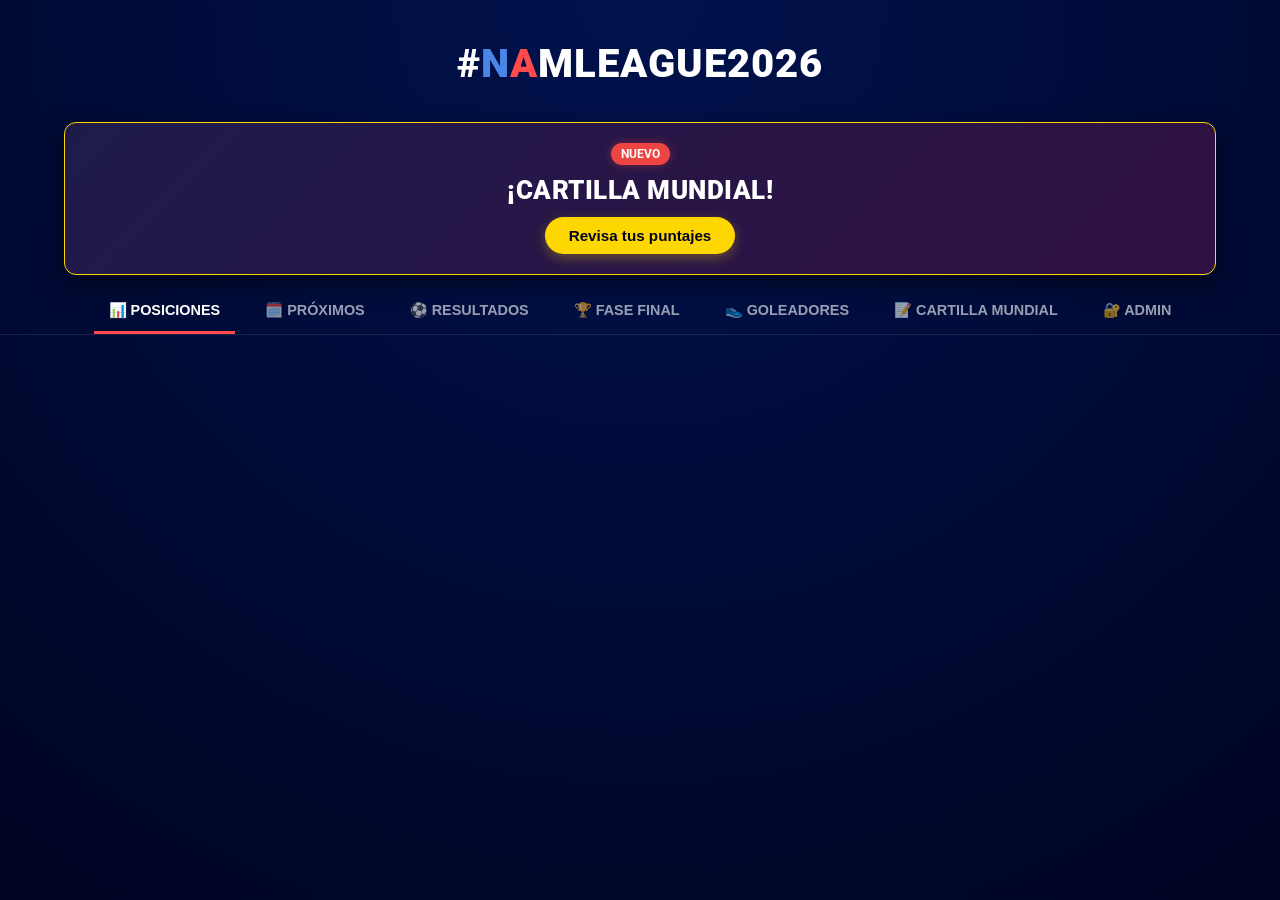
==== index.html @ e5c1c50d "Update index.html" ====
<!DOCTYPE html>
<html lang="es">
<head>
    <meta charset="UTF-8">
    <meta name="viewport" content="width=device-width, initial-scale=1.0">
    <title>#NAMLEAGUE2026</title>
    <link rel="stylesheet" href="style.css?v=1.4">
</head>
<body>
    <div class="background-overlay"></div>
    
    <header>
        <h1 class="logo-title">#<span class="txt-blue">N</span><span class="txt-red">A</span>MLEAGUE2026</h1>
    </header>

    <!-- BANNER CON EL ESTILO ORIGINAL AJUSTADO -->
    <div class="banner-cartilla">
        <div class="banner-content">
            <span class="badge-nuevo">NUEVO</span>
            <h2>¡CARTILLA MUNDIAL!</h2>
            <button class="btn-banner" onclick="openTab(event, 'cartilla')">Revisa tus puntajes</button>
        </div>
    </div>

    <!-- MENÚ DE NAVEGACIÓN IDÉNTICO AL ORIGINAL CON LA NUEVA PESTAÑA -->
    <nav class="tabs-nav">
        <button class="tab-link active" onclick="openTab(event, 'posiciones')">📊 POSICIONES</button>
        <button class="tab-link" onclick="openTab(event, 'proximos')">🗓️ PRÓXIMOS</button>
        <button class="tab-link" onclick="openTab(event, 'resultados')">⚽ RESULTADOS</button>
        <button class="tab-link" onclick="openTab(event, 'fase-final')">🏆 FASE FINAL</button>
        <button class="tab-link" onclick="openTab(event, 'goleadores')">👟 GOLEADORES</button>
        <button class="tab-link" onclick="openTab(event, 'cartilla')">📝 CARTILLA MUNDIAL</button>
        <button class="tab-link" onclick="openTab(event, 'admin')">🔐 ADMIN</button>
    </nav>

    <!-- CONTENEDOR DE CONTENIDO ORIGINAL DE 1100PX -->
    <div class="content-container">
        <section id="posiciones" class="tab-content" style="display: block;"></section>
        <section id="proximos" class="tab-content"></section>
        <section id="resultados" class="tab-content"></section>
        <section id="fase-final" class="tab-content"></section>
        <section id="goleadores" class="tab-content"></section>

        <!-- SECCIÓN PÚBLICA DE LA CARTILLA INTEGRADA AL ESTILO ORIGINAL -->
        <section id="cartilla" class="tab-content">
            <div class="card">
                <h2>📝 TABLA DE POSICIONES</h2>
                <p style="text-align: center; opacity: 0.7; font-size: 0.85rem; margin-bottom: 20px; font-weight: 700;">
                    Resultado Exacto: 3 puntos | Acertar al Ganador o Empate: 1 punto. | En caso de empate se privilegia el mayor número de aciertos exactos.
                </p>
                <div class="table-container">
                    <table class="posiciones-table">
                        <thead>
                            <tr class="header-grid">
                                <th style="width: 60px; text-align: center;">POS</th>
                                <th>PARTICIPANTE</th>
                                <th>CURSO / ESTAMENTO</th>
                                <th style="text-align: center;">RESULTADOS EXACTOS 🎯</th>
                                <th style="text-align: center; color: #FFD700;">PTS</th>
                                <th style="color: #60a5fa; text-align: center;">CAMPEÓN DEL MUNDO</th>
                            </tr>
                        </thead>
                        <tbody id="tabla-cartilla-body">
                            <!-- Datos generados dinámicamente -->
                        </tbody>
                    </table>
                </div>
            </div>
        </section>

        <!-- SECCIÓN DE ADMINISTRACIÓN IDÉNTICA A LA ORIGINAL -->
        <section id="admin" class="tab-content">
            <div id="admin-login" class="card">
                <h2>🔐 Acceso Administrador</h2>
                <div class="admin-form" style="text-align: center; display: flex; justify-content: center; gap: 10px;">
                    <input type="password" id="admin-password" placeholder="Clave de acceso">
                    <button class="btn-add" onclick="verificarPassword()">Entrar</button>
                </div>
            </div>

            <div id="admin-panel" style="display: none;">
                
                <div class="card" style="margin-bottom: 20px;">
                    <h2>🛡️ Gestión de Equipos</h2>
                    <div class="admin-form">
                        <h3>Incorporar Nuevo Equipo</h3>
                        <div style="display: flex; flex-wrap: wrap; gap: 10px; align-items: center;">
                            <input type="text" id="new-team-name" placeholder="NOMBRE DEL EQUIPO">
                            <select id="new-team-group">
                                <option value="A">Grupo A</option>
                                <option value="B">Grupo B</option>
                                <option value="C">Grupo C</option>
                                <option value="D">Grupo D</option>
                            </select>
                            <div class="file-input-wrapper">
                                <label for="new-team-logo" class="btn-file">📁 Subir Logo</label>
                                <input type="file" id="new-team-logo" accept="image/*" style="display:none;" onchange="updateFileName(this)">
                                <span id="file-name-display" style="font-size: 0.7rem; opacity: 0.7;">Sin archivo</span>
                            </div>
                            <button class="btn-add" onclick="agregarEquipo()">➕ Crear Equipo</button>
                        </div>
                    </div>
                    <hr>
                    <h3>Equipos Registrados (Editar Nombre/Grupo/Logo)</h3>
                    <div id="admin-teams-list"></div>
                </div>

                <div class="card">
                    <h2>📅 Gestión de Partidos</h2>
                    <div class="admin-form">
                        <h3>Agendar Nuevo Partido</h3>
                        <div style="display: flex; flex-wrap: wrap; gap: 10px; align-items: center;">
                            <input type="date" id="match-date">
                            <select id="match-team-l"></select>
                            <span class="txt-gold">VS</span>
                            <select id="match-team-v"></select>
                            <button class="btn-add" onclick="agendarPartido()">🗓️ Agendar</button>
                        </div>
                    </div>
                    <hr>
                    <h3>Partidos Registrados (Editar Goles)</h3>
                    <div id="admin-partidos-list"></div>
                </div>

                <div class="card" style="margin-top: 20px;">
                    <h2>👟 Gestión de Goleadores</h2>
                    <div class="admin-form">
                        <h3>Añadir Nuevo Jugador</h3>
                        <div style="display: flex; flex-wrap: wrap; gap: 10px; align-items: center;">
                            <input type="text" id="new-player-name" placeholder="NOMBRE DEL JUGADOR">
                            <select id="new-player-team"></select>
                            <input type="number" id="new-player-goals" value="0" style="width: 70px;">
                            <button class="btn-add" onclick="agregarJugador()">➕ Añadir</button>
                        </div>
                    </div>
                    <hr>
                    <h3>Modificar Goles existentes</h3>
                    <div id="admin-goleadores-list"></div>
                </div>

                <div class="card" style="margin-top: 20px;">
                    <h2>🏆 Gestión de Fase Final</h2>
                    <p style="font-size: 0.8rem; opacity: 0.7; margin-bottom: 10px;">Edita los cruces y resultados de las eliminatorias.</p>
                    <div id="admin-fase-final-list"></div>
                </div>

                <!-- CONTENEDOR PARA LOS RESULTADOS REALES DE LA CARTILLA -->
                <div class="card" style="margin-top: 20px; margin-bottom: 20px;">
                    <h2>🔮 Resultados Reales - Cartilla Mundial</h2>
                    <p style="font-size: 0.8rem; opacity: 0.7; margin-bottom: 15px;">Ingresa los marcadores oficiales de los 20 partidos del mundial. Deja vacíos los encuentros no disputados.</p>
                    
                    <div id="admin-cartilla-partidos" style="display: flex; flex-direction: column; gap: 12px; max-height: 450px; overflow-y: auto; padding-right: 10px; margin-bottom: 15px;"></div>
                    
                    <button class="btn-save" onclick="guardarResultadosRealesCartilla()">💾 GUARDAR RESULTADOS DE LA CARTILLA</button>
                </div>

                <button class="btn-save" style="background: #4a86e8; margin-top: 10px;" onclick="guardarCambiosServidor()">💾 GUARDAR TODO EN DISCO (JSON LIGA)</button>
                <button class="btn-save" style="background: #444; margin-top: 10px;" onclick="cerrarSesion()">Cerrar Sesión</button>
            </div>
        </section>
    </div>

    <script src="script.js"></script>
    <script>
        function updateFileName(input) {
            const display = document.getElementById('file-name-display');
            display.innerText = input.files.length > 0 ? input.files[0].name : "Sin archivo";
        }
    </script>
</body>
</html>
---- style.css ----
@import url('https://fonts.googleapis.com/css2?family=Roboto:wght=300;400;700;900&display=swap');

/* --- 1. RESET Y ESTILOS GLOBALES --- */
* {
    margin: 0;
    padding: 0;
    box-sizing: border-box;
}

body {
    font-family: 'Roboto', sans-serif;
    color: white;
    background-color: #000422;
    min-height: 100vh;
    overflow-x: hidden;
}

.background-overlay {
    position: fixed;
    top: 0;
    left: 0;
    width: 100%;
    height: 100%;
    background: radial-gradient(circle at top, #00124d 0%, #000422 100%);
    z-index: -1;
}

/* --- 2. CABECERA Y NAVEGACIÓN --- */
header {
    padding: 40px 0 20px 0;
    text-align: center;
}

.logo-title {
    font-size: 2.5rem;
    font-weight: 900;
    letter-spacing: 1px;
}

.txt-blue { color: #4a86e8; }
.txt-red { color: #ff4b4b; }
.txt-gold { color: #FFD700; font-weight: bold; }

.tabs-nav {
    display: flex;
    justify-content: center;
    border-bottom: 1px solid rgba(255, 255, 255, 0.1);
    margin-bottom: 30px;
    gap: 15px;
    flex-wrap: wrap;
    padding: 0 10px;
}

.tab-link {
    background: none;
    border: none;
    color: rgba(255, 255, 255, 0.6);
    padding: 12px 15px;
    cursor: pointer;
    font-size: 0.9rem;
    font-weight: 700;
    transition: 0.3s;
    border-bottom: 3px solid transparent;
    text-transform: uppercase;
}

.tab-link:hover {
    color: white;
}

.tab-link.active {
    color: white;
    border-bottom: 3px solid #ff4b4b;
}

.tab-content {
    display: none; /* Evita el efecto cascada al cargar */
}

/* --- 3. CONTENEDORES Y TARJETAS ORIGINALES --- */
.content-container {
    max-width: 1100px;
    margin: 0 auto;
    padding: 0 15px 50px 15px;
}

.card {
    background: rgba(0, 10, 60, 0.4);
    border: 1px solid rgba(255, 215, 0, 0.2);
    border-radius: 12px;
    padding: 20px;
    backdrop-filter: blur(15px);
    box-shadow: 0 10px 40px rgba(0,0,0,0.5);
}

h2 { margin-bottom: 20px; font-weight: 900; text-align: center; }

/* --- 4. TABLAS Y GRILLAS (VISTA PC) --- */
.header-grid {
    background: rgba(0, 0, 0, 0.4);
    border-bottom: 2px solid #FFD700;
    font-weight: 900;
    color: #FFD700;
}

.grid-posiciones {
    display: grid;
    grid-template-columns: 160px 40px 40px 40px 40px 40px 50px;
    align-items: center;
    gap: 5px;
    min-width: 450px;
    padding: 10px 15px;
    border-bottom: 1px solid rgba(255, 255, 255, 0.05);
}

.grid-posiciones span:not(:first-child) {
    text-align: center;
}

.grid-posiciones .team-cell {
    text-align: left;
}

.grid-goleadores {
    display: grid;
    grid-template-columns: 50px 150px 1fr 80px;
    padding: 12px 20px;
    align-items: center;
    gap: 15px;
    border-bottom: 1px solid rgba(255, 255, 255, 0.05);
}

.team-cell {
    display: flex;
    align-items: center;
    gap: 10px;
    font-weight: 700;
}

.mini-logo {
    width: 24px;
    height: 24px;
    object-fit: contain;
}

/* --- 5. RESULTADOS Y PRÓXIMOS --- */
.match-item {
    display: grid;
    grid-template-columns: 1fr 80px 1fr;
    align-items: center;
    padding: 15px;
    border-bottom: 1px solid rgba(255, 255, 255, 0.1);
    text-align: center;
    font-weight: 700;
}

.score-box {
    background: #FFD700;
    color: black;
    padding: 4px;
    border-radius: 4px;
    font-weight: 900;
}

.date-divider {
    background: #FFD700;
    color: black;
    padding: 6px 15px;
    font-weight: 900;
    font-size: 0.85rem;
    display: inline-block;
    text-transform: uppercase;
    border-radius: 6px 6px 0 0;
    margin-top: 25px;
}

.date-divider + .card {
    border-top-left-radius: 0 !important;
    border-top: 2px solid #FFD700;
}

/* --- 6. FASE FINAL (BRACKETS ORDENADOS EN COLUMNAS) --- */
.bracket-container {
    display: flex;
    justify-content: space-between;
    gap: 20px;
    overflow-x: auto;
    padding: 20px 0;
}

.bracket-round {
    display: flex;
    flex-direction: column;
    justify-content: space-around;
    min-width: 200px;
}

.match-bracket {
    background: rgba(0, 10, 60, 0.6);
    border: 1px solid rgba(255, 215, 0, 0.3);
    border-radius: 8px;
    margin: 10px 0;
    padding: 10px;
    position: relative;
}

.team-bracket {
    display: flex;
    justify-content: space-between;
    align-items: center;
    padding: 5px 0;
    font-size: 0.85rem;
}

.team-bracket.winner {
    color: #10b981;
    background: rgba(16, 185, 129, 0.04);
}

.score-bracket {
    background: #1a2a6c;
    min-width: 25px;
    text-align: center;
    border-radius: 4px;
    font-weight: 900;
    color: #FFD700;
}

.bracket-logo {
    display: block;
    max-width: 180px;
    height: auto;
    margin: 30px auto 10px;
    filter: drop-shadow(0 0 10px rgba(255, 215, 0, 0.3));
}

/* --- 7. ESTILOS EXCLUSIVOS: TABLA DE LA CARTILLA MUNDIAL --- */
.posiciones-table {
    width: 100%;
    border-collapse: collapse;
    margin-top: 10px;
    font-size: 0.95rem;
    table-layout: auto;
}

.posiciones-table th, .posiciones-table td {
    padding: 14px 10px;
    vertical-align: middle;
    text-align: center;
}

.posiciones-table td:nth-child(2), .posiciones-table th:nth-child(2) {
    text-align: left;
}

.posiciones-table th {
    font-weight: 700;
    font-size: 0.8rem;
    color: rgba(255, 255, 255, 0.5);
    text-transform: uppercase;
    letter-spacing: 0.5px;
    border-bottom: 2px solid rgba(255, 255, 255, 0.1);
}

.posiciones-table tr {
    transition: background-color 0.2s ease;
}

.posiciones-table tr:hover {
    background: rgba(255, 255, 255, 0.02);
}

/* --- 8. EFECTO DORADO COMPLETO: GOLEADOR DESTACADO --- */
.top-scorer-card {
    background: linear-gradient(90deg, rgba(255, 215, 0, 0.25) 0%, rgba(0, 10, 60, 0.9) 100%) !important;
    border: 2px solid #FFD700 !important;
    border-radius: 10px !important;
    margin: 8px 0 !important;
    box-shadow: 0 0 20px rgba(255, 215, 0, 0.2) !important;
    transform: scale(1.01);
}

.top-scorer-name {
    color: #FFD700 !important;
    font-weight: 900 !important;
    font-size: 1.15rem !important;
    text-transform: uppercase;
    text-shadow: 0 0 8px rgba(255, 215, 0, 0.6) !important;
}

.top-scorer-card .txt-gold {
    font-size: 1.2rem !important;
    text-shadow: 0 0 5px rgba(255, 215, 0, 0.4);
}

/* --- 9. BANNER DE LA CARTILLA MUNDIAL --- */
.banner-cartilla {
    background: linear-gradient(135deg, #1e1b4b 0%, #311042 100%);
    border: 1.5px solid #ffd700;
    border-radius: 12px;
    margin: 15px auto;
    max-width: 1200px;
    width: 90%;
    padding: 20px;
    box-shadow: 0 8px 24px rgba(0, 0, 0, 0.5);
}

.banner-content {
    text-align: center;
    position: relative;
}

.badge-nuevo {
    background-color: #ef4444;
    color: white;
    font-size: 0.75rem;
    font-weight: bold;
    padding: 4px 10px;
    border-radius: 50px;
    display: inline-block;
    margin-bottom: 10px;
    box-shadow: 0 0 10px rgba(239, 68, 68, 0.4);
}

.banner-content h2 {
    color: white;
    font-size: 1.6rem;
    font-weight: 900;
    margin-bottom: 12px;
    letter-spacing: 0.5px;
}

.btn-banner {
    background-color: #ffd700;
    color: #000422;
    border: none;
    padding: 10px 24px;
    font-size: 0.95rem;
    font-weight: bold;
    border-radius: 30px;
    cursor: pointer;
    box-shadow: 0 4px 12px rgba(255, 215, 0, 0.3);
    transition: all 0.3s ease;
}

.btn-banner:hover {
    background-color: #ffe042;
    transform: translateY(-2px);
    box-shadow: 0 6px 16px rgba(255, 215, 0, 0.5);
}

/* --- 10. ADMINISTRACIÓN --- */
.admin-form input, .admin-form select {
    background: rgba(0, 0, 0, 0.4);
    border: 1px solid rgba(125, 177, 255, 0.4);
    color: white;
    padding: 10px;
    border-radius: 6px;
}

#admin-cartilla-partidos {
    display: flex !important;
    flex-direction: column !important;
    gap: 10px !important;
    padding: 10px 5px;
}

.admin-cartilla-gl, .admin-cartilla-gv {
    width: 45px !important;
    height: 35px !important;
    text-align: center !important;
    font-size: 1.1rem !important;
    font-weight: 900 !important;
    background: #000422 !important;
    color: #ffd700 !important;
    border: 1px solid rgba(255, 215, 0, 0.3) !important;
    border-radius: 6px !important;
    padding: 0 !important;
}

.admin-cartilla-gl:focus, .admin-cartilla-gv:focus {
    border-color: #ffd700 !important;
    box-shadow: 0 0 8px rgba(255, 215, 0, 0.4) !important;
    outline: none !important;
}

.btn-add {
    background: #4a86e8;
    color: white;
    padding: 10px 20px;
    border-radius: 6px;
    font-weight: 700;
    cursor: pointer;
    border: none;
}

.btn-save {
    background: #10b981;
    color: white;
    padding: 15px;
    width: 100%;
    border-radius: 8px;
    font-weight: 900;
    margin-top: 25px;
    cursor: pointer;
    border: none;
}

.btn-file {
    background: #fbbf24;
    color: black;
    padding: 8px 15px;
    border-radius: 6px;
    font-weight: 700;
    cursor: pointer;
}

.admin-item {
    background: rgba(255, 255, 255, 0.05);
    padding: 10px;
    margin-bottom: 10px;
    border-radius: 8px;
}

hr { border: none; border-top: 1px solid rgba(255, 255, 255, 0.1); margin: 20px 0; }

/* --- 11. RESPONSIVE MÓVIL Y SCROLLS --- */
.table-container {
    width: 100%;
    overflow-x: auto;
    -webkit-overflow-scrolling: touch; /* Scroll suave en iOS */
    margin-bottom: 20px;
    padding-bottom: 5px;
}

.table-container::-webkit-scrollbar {
    height: 4px;
}
.table-container::-webkit-scrollbar-thumb {
    background: rgba(255, 215, 0, 0.3);
    border-radius: 10px;
}

@media (max-width: 768px) {
    body { padding: 15px 10px; }
    h1 { font-size: 1.6rem; }

    .grid-posiciones {
        grid-template-columns: 110px repeat(6, 45px);
        font-size: 0.75rem;
    }

    .grid-goleadores {
        grid-template-columns: 35px 80px 1fr 50px;
        font-size: 0.8rem;
    }

    .match-item {
        grid-template-columns: 1fr 65px 1fr;
        padding: 12px 5px;
        font-size: 0.75rem;
    }

    .team-cell {
        gap: 4px;
        line-height: 1.1;
        word-break: break-word;
    }

    .match-item .mini-logo {
        width: 20px;
        height: 20px;
    }

    .score-box {
        min-width: 55px;
        font-size: 0.8rem;
    }

    .admin-form div {
        flex-direction: column;
        align-items: stretch !important;
    }

    .admin-item {
        grid-template-columns: 40px 1fr !important;
    }

    .admin-item div:last-child {
        grid-column: 1 / span 2;
        display: flex;
        justify-content: space-between;
        margin-top: 5px;
    }
    
    .posiciones-table {
        min-width: 650px;
    }
}
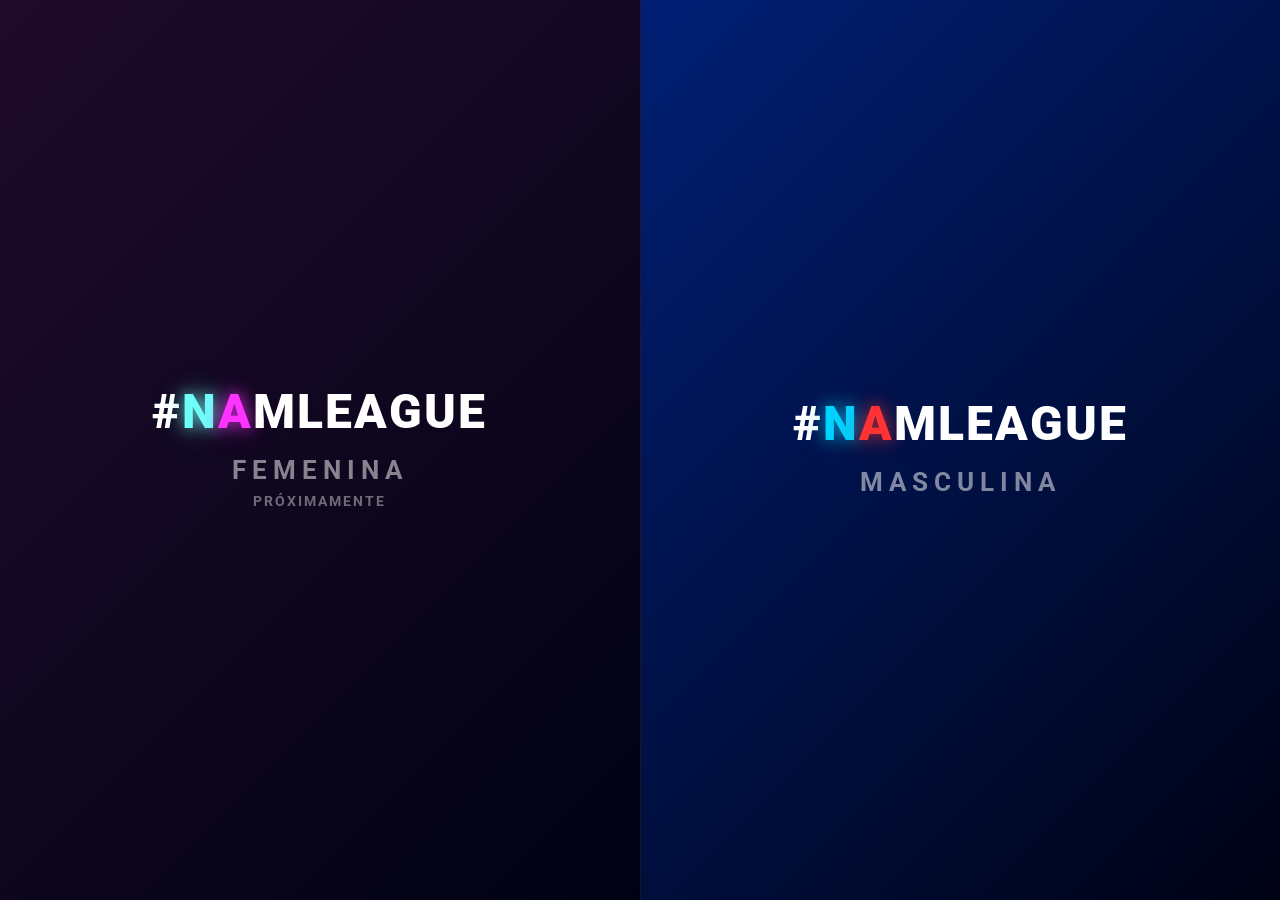
==== commit 491bc9cb: "Add files via upload" ====
--- a/index.html
+++ b/index.html
@@ -3,169 +3,175 @@
 <head>
     <meta charset="UTF-8">
     <meta name="viewport" content="width=device-width, initial-scale=1.0">
-    <title>#NAMLEAGUE2026</title>
-    <link rel="stylesheet" href="style.css?v=1.4">
+    <title>#NAMLEAGUE 2026</title>
+    <link rel="stylesheet" href="style.css">
+    <style>
+    /* Estilos exclusivos para la pantalla de selección */
+    .welcome-container {
+        display: flex;
+        height: 100vh;
+        width: 100vw;
+        flex-direction: row;
+        background-color: #000214; /* Fondo oscuro profundo */
+    }
+
+    .branch-side {
+        flex: 1;
+        display: flex;
+        flex-direction: column;
+        align-items: center;
+        justify-content: center;
+        text-decoration: none;
+        transition: all 0.5s cubic-bezier(0.4, 0, 0.2, 1);
+        position: relative;
+        overflow: hidden;
+    }
+
+    /* Lado Femenino: Tu degradado morado actual */
+    .side-femenina {
+        background: linear-gradient(135deg, #1f0b2a 0%, #000214 100%);
+        border-right: 1px solid rgba(255, 255, 255, 0.05);
+        cursor: not-allowed; /* Cambio visual a bloqueado */
+    }
+    .side-femenina:hover {
+        background: linear-gradient(135deg, #42105c 0%, #000214 100%);
+    }
+
+    /* Lado Masculino: COLORES NUEVOS DE LA IMAGEN (Azul Neón Eléctrico) */
+    .side-masculina {
+        background: linear-gradient(135deg, #001f75 0%, #000214 100%);
+    }
+    .side-masculina:hover {
+        background: linear-gradient(135deg, #002db3 0%, #000214 100%);
+    }
+
+    /* Estilos de los títulos y efectos Glow */
+    .logo-title {
+        font-size: 3rem;
+        font-weight: 900;
+        letter-spacing: 2px;
+        margin-bottom: 5px;
+        transition: transform 0.3s ease;
+    }
+
+    /* ADORNO: Estructura base animada para los textos de abajo */
+    .branch-title {
+        font-size: 1.6rem;
+        font-weight: 700;
+        color: #ffffff;
+        letter-spacing: 6px;
+        opacity: 0.5;
+        text-transform: uppercase;
+        position: relative;
+        padding-bottom: 8px;
+        margin-top: 10px;
+        transition: all 0.4s ease;
+    }
+
+    /* ADORNO: Línea base que se expandirá en Hover */
+    .branch-title::after {
+        content: '';
+        position: absolute;
+        bottom: 0;
+        left: 50%;
+        width: 0;
+        height: 2px;
+        transform: translateX(-50%);
+        transition: all 0.4s ease;
+    }
+
+    /* Asignar color de línea neón específico a cada rama en Hover */
+    .side-femenina:hover .branch-title::after {
+        width: 80%;
+        background: #ff33ff;
+        box-shadow: 0 0 10px #ff33ff, 0 0 20px #ff33ff;
+    }
+
+    .side-masculina:hover .branch-title::after {
+        width: 80%;
+        background: #00d2ff;
+        box-shadow: 0 0 10px #00d2ff, 0 0 20px #00d2ff;
+    }
+
+    /* ADORNO: Brillo de texto personalizado al pasar el mouse */
+    .side-femenina:hover .branch-title {
+        opacity: 1;
+        color: #ffb3ff;
+        text-shadow: 0 0 10px rgba(255, 51, 255, 0.6);
+        letter-spacing: 8px;
+    }
+
+    .side-masculina:hover .branch-title {
+        opacity: 1;
+        color: #b3f2ff;
+        text-shadow: 0 0 10px rgba(0, 210, 255, 0.6);
+        letter-spacing: 8px;
+    }
+
+    /* El signo # blanco puro */
+    .txt-hashtag {
+        color: #ffffff;
+    }
+
+    /* --- PALETA MASCULINA --- */
+    .txt-cyan-neon { 
+        color: #00d2ff; 
+        text-shadow: 0 0 15px rgba(0, 210, 255, 0.6), 0 0 30px rgba(0, 210, 255, 0.3);
+    }
+
+    .txt-red-neon {
+        color: #ff3333;
+        text-shadow: 0 0 15px rgba(255, 51, 51, 0.6), 0 0 30px rgba(255, 51, 51, 0.3);
+    }
+
+    /* --- PALETA FEMENINA CORREGIDA --- */
+    .txt-rosado-neon {
+        color: #ff33ff;
+        text-shadow: 0 0 15px rgba(255, 51, 255, 0.7), 0 0 30px rgba(255, 51, 255, 0.4);
+    }
+    
+    .txt-celeste-neon {
+        color: #6efff8;
+        text-shadow: 0 0 15px rgba(110, 255, 248, 0.7), 0 0 30px rgba(110, 255, 248, 0.4);
+    }
+
+    /* Hover del logotipo principal */
+    .branch-side:hover .logo-title {
+        transform: scale(1.05);
+    }
+
+    /* Adaptabilidad para celulares */
+    @media (max-width: 768px) {
+        .welcome-container {
+            flex-direction: column;
+        }
+        .side-femenina {
+            border-right: none;
+            border-bottom: 1px solid rgba(255, 255, 255, 0.05);
+        }
+        .logo-title { font-size: 2.3rem; }
+        .branch-title { font-size: 1.3rem; }
+    }
+</style>
 </head>
 <body>
-    <div class="background-overlay"></div>
-    
-    <header>
-        <h1 class="logo-title">#<span class="txt-blue">N</span><span class="txt-red">A</span>MLEAGUE2026</h1>
-    </header>
+    <div class="welcome-container">
+        <!-- Lado Femenino: Bloqueado por JS con un alert -->
+        <a href="#" class="branch-side side-femenina" onclick="alert('Segundo semestre 2026'); return false;">
+            <h1 class="logo-title">
+                <span class="txt-hashtag">#</span><span class="txt-celeste-neon">N</span><span class="txt-rosado-neon">A</span><span style="color: #ffffff;">MLEAGUE</span>
+            </h1>
+            <span class="branch-title">Femenina</span>
+            <span class="branch-title" style="font-size: 0.9rem; opacity: 0.4; letter-spacing: 2px; margin-top: 0;">Próximamente</span>
+        </a>
 
-    <!-- BANNER CON EL ESTILO ORIGINAL AJUSTADO -->
-    <div class="banner-cartilla">
-        <div class="banner-content">
-            <span class="badge-nuevo">NUEVO</span>
-            <h2>¡CARTILLA MUNDIAL!</h2>
-            <button class="btn-banner" onclick="openTab(event, 'cartilla')">Revisa tus puntajes</button>
-        </div>
+        <!-- Lado Masculino: Direcciona directo a la liga actual -->
+        <a href="liga.html?rama=masculina" class="branch-side side-masculina">
+            <h1 class="logo-title">
+                <span class="txt-hashtag">#</span><span class="txt-cyan-neon">N</span><span class="txt-red-neon">A</span><span style="color: #ffffff;">MLEAGUE</span>
+            </h1>
+            <span class="branch-title">Masculina</span>
+        </a>
     </div>
-
-    <!-- MENÚ DE NAVEGACIÓN IDÉNTICO AL ORIGINAL CON LA NUEVA PESTAÑA -->
-    <nav class="tabs-nav">
-        <button class="tab-link active" onclick="openTab(event, 'posiciones')">📊 POSICIONES</button>
-        <button class="tab-link" onclick="openTab(event, 'proximos')">🗓️ PRÓXIMOS</button>
-        <button class="tab-link" onclick="openTab(event, 'resultados')">⚽ RESULTADOS</button>
-        <button class="tab-link" onclick="openTab(event, 'fase-final')">🏆 FASE FINAL</button>
-        <button class="tab-link" onclick="openTab(event, 'goleadores')">👟 GOLEADORES</button>
-        <button class="tab-link" onclick="openTab(event, 'cartilla')">📝 CARTILLA MUNDIAL</button>
-        <button class="tab-link" onclick="openTab(event, 'admin')">🔐 ADMIN</button>
-    </nav>
-
-    <!-- CONTENEDOR DE CONTENIDO ORIGINAL DE 1100PX -->
-    <div class="content-container">
-        <section id="posiciones" class="tab-content" style="display: block;"></section>
-        <section id="proximos" class="tab-content"></section>
-        <section id="resultados" class="tab-content"></section>
-        <section id="fase-final" class="tab-content"></section>
-        <section id="goleadores" class="tab-content"></section>
-
-        <!-- SECCIÓN PÚBLICA DE LA CARTILLA INTEGRADA AL ESTILO ORIGINAL -->
-        <section id="cartilla" class="tab-content">
-            <div class="card">
-                <h2>📝 TABLA DE POSICIONES</h2>
-                <p style="text-align: center; opacity: 0.7; font-size: 0.85rem; margin-bottom: 20px; font-weight: 700;">
-                    Resultado Exacto: 3 puntos | Acertar al Ganador o Empate: 1 punto. | En caso de empate se privilegia el mayor número de aciertos exactos.
-                </p>
-                <div class="table-container">
-                    <table class="posiciones-table">
-                        <thead>
-                            <tr class="header-grid">
-                                <th style="width: 60px; text-align: center;">POS</th>
-                                <th>PARTICIPANTE</th>
-                                <th>CURSO / ESTAMENTO</th>
-                                <th style="text-align: center;">RESULTADOS EXACTOS 🎯</th>
-                                <th style="text-align: center; color: #FFD700;">PTS</th>
-                                <th style="color: #60a5fa; text-align: center;">CAMPEÓN DEL MUNDO</th>
-                            </tr>
-                        </thead>
-                        <tbody id="tabla-cartilla-body">
-                            <!-- Datos generados dinámicamente -->
-                        </tbody>
-                    </table>
-                </div>
-            </div>
-        </section>
-
-        <!-- SECCIÓN DE ADMINISTRACIÓN IDÉNTICA A LA ORIGINAL -->
-        <section id="admin" class="tab-content">
-            <div id="admin-login" class="card">
-                <h2>🔐 Acceso Administrador</h2>
-                <div class="admin-form" style="text-align: center; display: flex; justify-content: center; gap: 10px;">
-                    <input type="password" id="admin-password" placeholder="Clave de acceso">
-                    <button class="btn-add" onclick="verificarPassword()">Entrar</button>
-                </div>
-            </div>
-
-            <div id="admin-panel" style="display: none;">
-                
-                <div class="card" style="margin-bottom: 20px;">
-                    <h2>🛡️ Gestión de Equipos</h2>
-                    <div class="admin-form">
-                        <h3>Incorporar Nuevo Equipo</h3>
-                        <div style="display: flex; flex-wrap: wrap; gap: 10px; align-items: center;">
-                            <input type="text" id="new-team-name" placeholder="NOMBRE DEL EQUIPO">
-                            <select id="new-team-group">
-                                <option value="A">Grupo A</option>
-                                <option value="B">Grupo B</option>
-                                <option value="C">Grupo C</option>
-                                <option value="D">Grupo D</option>
-                            </select>
-                            <div class="file-input-wrapper">
-                                <label for="new-team-logo" class="btn-file">📁 Subir Logo</label>
-                                <input type="file" id="new-team-logo" accept="image/*" style="display:none;" onchange="updateFileName(this)">
-                                <span id="file-name-display" style="font-size: 0.7rem; opacity: 0.7;">Sin archivo</span>
-                            </div>
-                            <button class="btn-add" onclick="agregarEquipo()">➕ Crear Equipo</button>
-                        </div>
-                    </div>
-                    <hr>
-                    <h3>Equipos Registrados (Editar Nombre/Grupo/Logo)</h3>
-                    <div id="admin-teams-list"></div>
-                </div>
-
-                <div class="card">
-                    <h2>📅 Gestión de Partidos</h2>
-                    <div class="admin-form">
-                        <h3>Agendar Nuevo Partido</h3>
-                        <div style="display: flex; flex-wrap: wrap; gap: 10px; align-items: center;">
-                            <input type="date" id="match-date">
-                            <select id="match-team-l"></select>
-                            <span class="txt-gold">VS</span>
-                            <select id="match-team-v"></select>
-                            <button class="btn-add" onclick="agendarPartido()">🗓️ Agendar</button>
-                        </div>
-                    </div>
-                    <hr>
-                    <h3>Partidos Registrados (Editar Goles)</h3>
-                    <div id="admin-partidos-list"></div>
-                </div>
-
-                <div class="card" style="margin-top: 20px;">
-                    <h2>👟 Gestión de Goleadores</h2>
-                    <div class="admin-form">
-                        <h3>Añadir Nuevo Jugador</h3>
-                        <div style="display: flex; flex-wrap: wrap; gap: 10px; align-items: center;">
-                            <input type="text" id="new-player-name" placeholder="NOMBRE DEL JUGADOR">
-                            <select id="new-player-team"></select>
-                            <input type="number" id="new-player-goals" value="0" style="width: 70px;">
-                            <button class="btn-add" onclick="agregarJugador()">➕ Añadir</button>
-                        </div>
-                    </div>
-                    <hr>
-                    <h3>Modificar Goles existentes</h3>
-                    <div id="admin-goleadores-list"></div>
-                </div>
-
-                <div class="card" style="margin-top: 20px;">
-                    <h2>🏆 Gestión de Fase Final</h2>
-                    <p style="font-size: 0.8rem; opacity: 0.7; margin-bottom: 10px;">Edita los cruces y resultados de las eliminatorias.</p>
-                    <div id="admin-fase-final-list"></div>
-                </div>
-
-                <!-- CONTENEDOR PARA LOS RESULTADOS REALES DE LA CARTILLA -->
-                <div class="card" style="margin-top: 20px; margin-bottom: 20px;">
-                    <h2>🔮 Resultados Reales - Cartilla Mundial</h2>
-                    <p style="font-size: 0.8rem; opacity: 0.7; margin-bottom: 15px;">Ingresa los marcadores oficiales de los 20 partidos del mundial. Deja vacíos los encuentros no disputados.</p>
-                    
-                    <div id="admin-cartilla-partidos" style="display: flex; flex-direction: column; gap: 12px; max-height: 450px; overflow-y: auto; padding-right: 10px; margin-bottom: 15px;"></div>
-                    
-                    <button class="btn-save" onclick="guardarResultadosRealesCartilla()">💾 GUARDAR RESULTADOS DE LA CARTILLA</button>
-                </div>
-
-                <button class="btn-save" style="background: #4a86e8; margin-top: 10px;" onclick="guardarCambiosServidor()">💾 GUARDAR TODO EN DISCO (JSON LIGA)</button>
-                <button class="btn-save" style="background: #444; margin-top: 10px;" onclick="cerrarSesion()">Cerrar Sesión</button>
-            </div>
-        </section>
-    </div>
-
-    <script src="script.js"></script>
-    <script>
-        function updateFileName(input) {
-            const display = document.getElementById('file-name-display');
-            display.innerText = input.files.length > 0 ? input.files[0].name : "Sin archivo";
-        }
-    </script>
 </body>
-</html>
+</html>
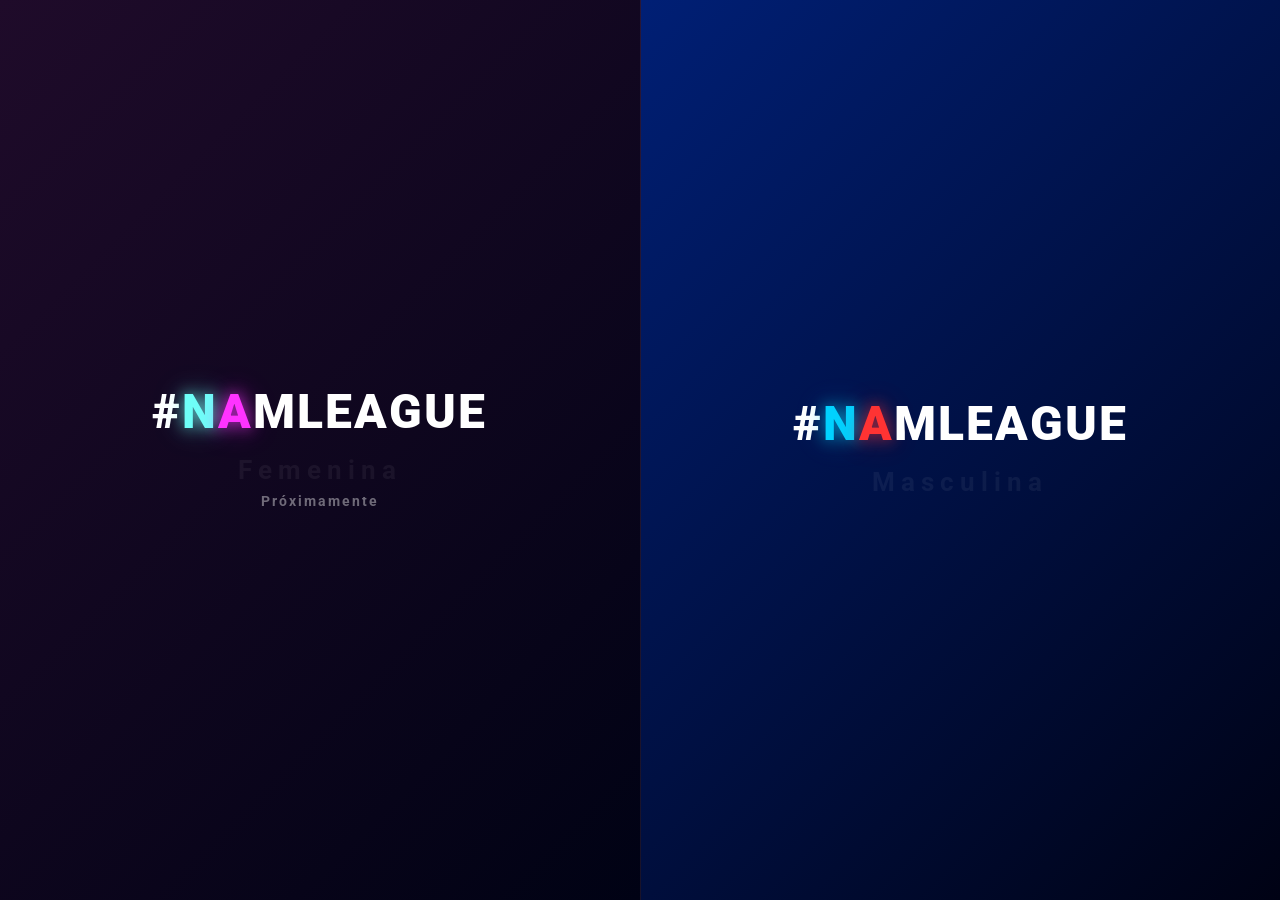
==== commit 8aa6e70a: "Update index.html" ====
--- a/index.html
+++ b/index.html
@@ -60,8 +60,8 @@
         font-weight: 700;
         color: #ffffff;
         letter-spacing: 6px;
-        opacity: 0.5;
-        text-transform: uppercase;
+        opacity: 0.05;
+        text-transform: capitalize;
         position: relative;
         padding-bottom: 8px;
         margin-top: 10px;
@@ -174,4 +174,4 @@
         </a>
     </div>
 </body>
-</html>+</html>
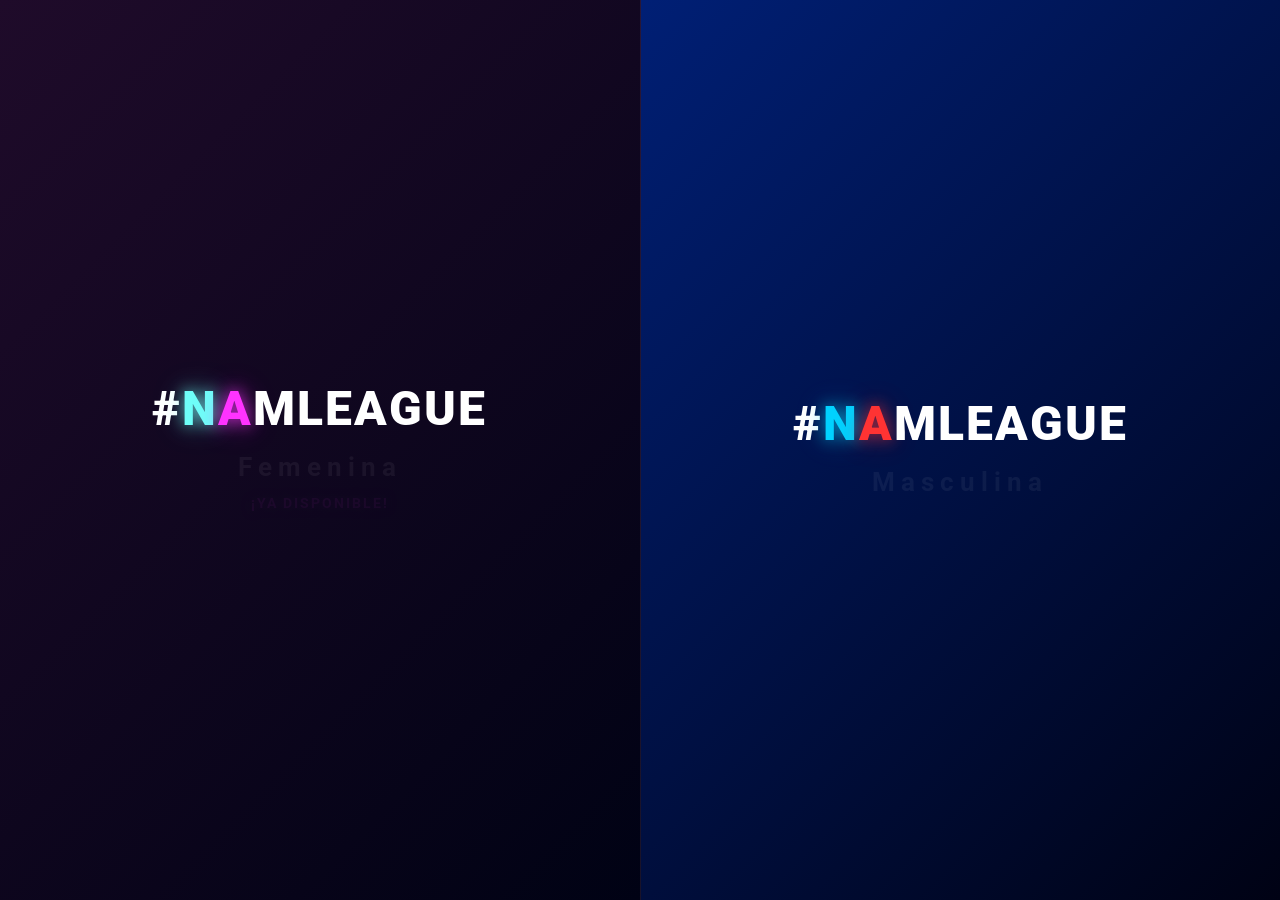
==== commit 7470f7c0: "Update index.html" ====
--- a/index.html
+++ b/index.html
@@ -31,7 +31,7 @@
     .side-femenina {
         background: linear-gradient(135deg, #1f0b2a 0%, #000214 100%);
         border-right: 1px solid rgba(255, 255, 255, 0.05);
-        cursor: not-allowed; /* Cambio visual a bloqueado */
+        cursor: pointer; /* LIBERADO: Cambiado de 'not-allowed' a manito de clic */
     }
     .side-femenina:hover {
         background: linear-gradient(135deg, #42105c 0%, #000214 100%);
@@ -156,13 +156,13 @@
 </head>
 <body>
     <div class="welcome-container">
-        <!-- Lado Femenino: Bloqueado por JS con un alert -->
-        <a href="#" class="branch-side side-femenina" onclick="alert('Segundo semestre 2026'); return false;">
+        <!-- Lado Femenino: Enrutado directamente a la rama femenina -->
+        <a href="liga.html?rama=femenina" class="branch-side side-femenina">
             <h1 class="logo-title">
                 <span class="txt-hashtag">#</span><span class="txt-celeste-neon">N</span><span class="txt-rosado-neon">A</span><span style="color: #ffffff;">MLEAGUE</span>
             </h1>
             <span class="branch-title">Femenina</span>
-            <span class="branch-title" style="font-size: 0.9rem; opacity: 0.4; letter-spacing: 2px; margin-top: 0;">Próximamente</span>
+            <span class="branch-title" style="font-size: 0.9rem; color: #ff33ff; text-shadow: 0 0 10px rgba(255,51,255,0.6); letter-spacing: 2px; margin-top: 5px;">¡YA DISPONIBLE!</span>
         </a>
 
         <!-- Lado Masculino: Direcciona directo a la liga actual -->
--- a/style.css
+++ b/style.css
@@ -29,6 +29,13 @@
 header {
     padding: 40px 0 20px 0;
     text-align: center;
+}
+
+header a, 
+header a:link, 
+header a:visited {
+    color: #ffffff !important;
+    text-decoration: none !important;
 }
 
 .logo-title {
@@ -441,9 +448,20 @@
     border-radius: 10px;
 }
 
+/* --- CORRECCIÓN DE NAVEGACIÓN EN CELULARES --- */
 @media (max-width: 768px) {
-    body { padding: 15px 10px; }
-    h1 { font-size: 1.6rem; }
+    .tabs-nav {
+        position: relative;
+        z-index: 9999 !important;
+        pointer-events: auto !important;
+        margin-top: 10px;
+        margin-bottom: 20px;
+    }
+
+    .tab-link {
+        pointer-events: auto !important;
+        cursor: pointer;
+    }
 
     .grid-posiciones {
         grid-template-columns: 110px repeat(6, 45px);
@@ -497,3 +515,164 @@
         min-width: 650px;
     }
 }
+
+/* ==========================================================================
+   TEMA DEFINITIVO PREMIUM - RAMA FEMENINA 💜💖💚
+   (Activa automáticamente neones al leer la variable de JS)
+   ========================================================================== */
+
+/* 1. Fondo Estilo Domo Cyberpunk (Violeta Eléctrico Profundo) */
+body.theme-femenina {
+    background-color: #0b001a !important;
+    color: #ffffff !important;
+}
+
+body.theme-femenina .background-overlay,
+body.theme-femenina::before {
+    position: fixed;
+    top: 0;
+    left: 0;
+    width: 100%;
+    height: 100%;
+    background: radial-gradient(circle at top, #36004d 0%, #0b001a 100%) !important;
+    z-index: -1;
+    content: "";
+    display: block;
+}
+
+/* 2. Interruptor de Textos de Identidad (#, Letras Destacadas) */
+body.theme-femenina .txt-blue { color: #00f0ff !important; }
+body.theme-femenina .txt-red { color: #ff007f !important; }
+body.theme-femenina .txt-gold { color: #00ffaa !important; font-weight: bold !important; }
+
+/* 3. Menú de Pestañas e Indicador Activo (Fucsia Neón) */
+body.theme-femenina .tabs-nav {
+    border-bottom: 1px solid rgba(255, 0, 127, 0.2) !important;
+}
+
+body.theme-femenina .tab-link {
+    background: rgba(25, 0, 50, 0.4) !important;
+    border: 1px solid rgba(255, 0, 127, 0.15) !important;
+    color: rgba(255, 255, 255, 0.6) !important;
+}
+
+body.theme-femenina .tab-link:hover {
+    background: rgba(255, 0, 127, 0.1) !important;
+    color: #ffffff !important;
+    border-color: rgba(255, 0, 127, 0.4) !important;
+}
+
+body.theme-femenina .tab-link.active {
+    background: #ff007f !important;
+    color: #ffffff !important;
+    border-bottom: 3px solid #ff007f !important;
+    border-color: #ff007f !important;
+    box-shadow: 0 0 15px rgba(255, 0, 127, 0.6) !important;
+}
+
+/* 4. Tarjetas y Contenedores de Tablas con Transparencia */
+body.theme-femenina .card,
+body.theme-femenina .tabla-contenedor,
+body.theme-femenina .match-bracket {
+    background: rgba(25, 0, 50, 0.5) !important;
+    border: 1px solid rgba(255, 0, 127, 0.2) !important;
+    box-shadow: 0 10px 30px rgba(0, 0, 0, 0.5) !important;
+    backdrop-filter: blur(15px) !important;
+}
+
+/* 5. Cabeceras Metálicas Púrpuras y Filas */
+body.theme-femenina th,
+body.theme-femenina .header-grid {
+    background: #1f0033 !important;
+    color: #ff007f !important;
+    border-bottom: 2px solid #ff007f !important;
+    font-weight: 900 !important;
+}
+
+body.theme-femenina tr:hover {
+    background: rgba(255, 0, 127, 0.04) !important;
+}
+
+body.theme-femenina td,
+body.theme-femenina .grid-posiciones,
+body.theme-femenina .grid-goleadores,
+body.theme-femenina .match-item {
+    border-bottom: 1px solid rgba(255, 0, 127, 0.1) !important;
+    color: #e2d9f3 !important;
+}
+
+/* Forzar los números de puntos (PTS) y cajas de score a fucsia brillante */
+body.theme-femenina td:last-child,
+body.theme-femenina .pts-highlight {
+    color: #ff007f !important;
+    font-weight: bold !important;
+    text-shadow: 0 0 8px rgba(255, 0, 127, 0.4);
+}
+
+body.theme-femenina .score-box,
+body.theme-femenina .score-bracket {
+    background: #ff007f !important;
+    color: #ffffff !important;
+    font-weight: 900 !important;
+}
+
+body.theme-femenina .date-divider {
+    background: #ff007f !important;
+    color: #ffffff !important;
+}
+
+body.theme-femenina .date-divider + .card {
+    border-top: 2px solid #ff007f !important;
+}
+
+/* 6. Barras de Desplazamiento en Verde Menta Cyberpunk */
+body.theme-femenina .table-container::-webkit-scrollbar-thumb {
+    background: rgba(0, 255, 170, 0.4) !important;
+}
+
+/* 7. Módulo de Goleadora Destacada (Efecto Gradiente Menta) */
+body.theme-femenina .top-scorer-card {
+    background: linear-gradient(90deg, rgba(0, 255, 170, 0.2) 0%, rgba(25, 0, 50, 0.9) 100%) !important;
+    border: 2px solid #00ffaa !important;
+    box-shadow: 0 0 15px rgba(0, 255, 170, 0.2) !important;
+}
+
+body.theme-femenina .top-scorer-name {
+    color: #00ffaa !important;
+    text-shadow: 0 0 8px rgba(0, 255, 170, 0.6) !important;
+}
+
+/* 8. Banner Especial de la Cartilla Mundial */
+body.theme-femenina .banner-cartilla {
+    background: linear-gradient(135deg, #1f0033 0%, #4d003b 100%) !important;
+    border: 1.5px solid #ff007f !important;
+    box-shadow: 0 8px 24px rgba(0, 0, 0, 0.6) !important;
+}
+
+body.theme-femenina .btn-banner,
+body.theme-femenina .btn-cartilla {
+    background: #ff007f !important;
+    color: #ffffff !important;
+    box-shadow: 0 4px 12px rgba(255, 0, 127, 0.4) !important;
+    border: none !important;
+}
+
+body.theme-femenina .btn-banner:hover,
+body.theme-femenina .btn-cartilla:hover {
+    background: #ff3399 !important;
+    box-shadow: 0 6px 16px rgba(255, 0, 127, 0.6) !important;
+}
+
+/* 9. Entradas de Control en Zona Administrativa */
+body.theme-femenina .admin-form input, 
+body.theme-femenina .admin-form select {
+    background: rgba(11, 0, 26, 0.7) !important;
+    border: 1px solid rgba(255, 0, 127, 0.3) !important;
+}
+
+body.theme-femenina .admin-cartilla-gl, 
+body.theme-femenina .admin-cartilla-gv {
+    background: #0b001a !important;
+    color: #ff007f !important;
+    border: 1px solid rgba(255, 0, 127, 0.4) !important;
+}
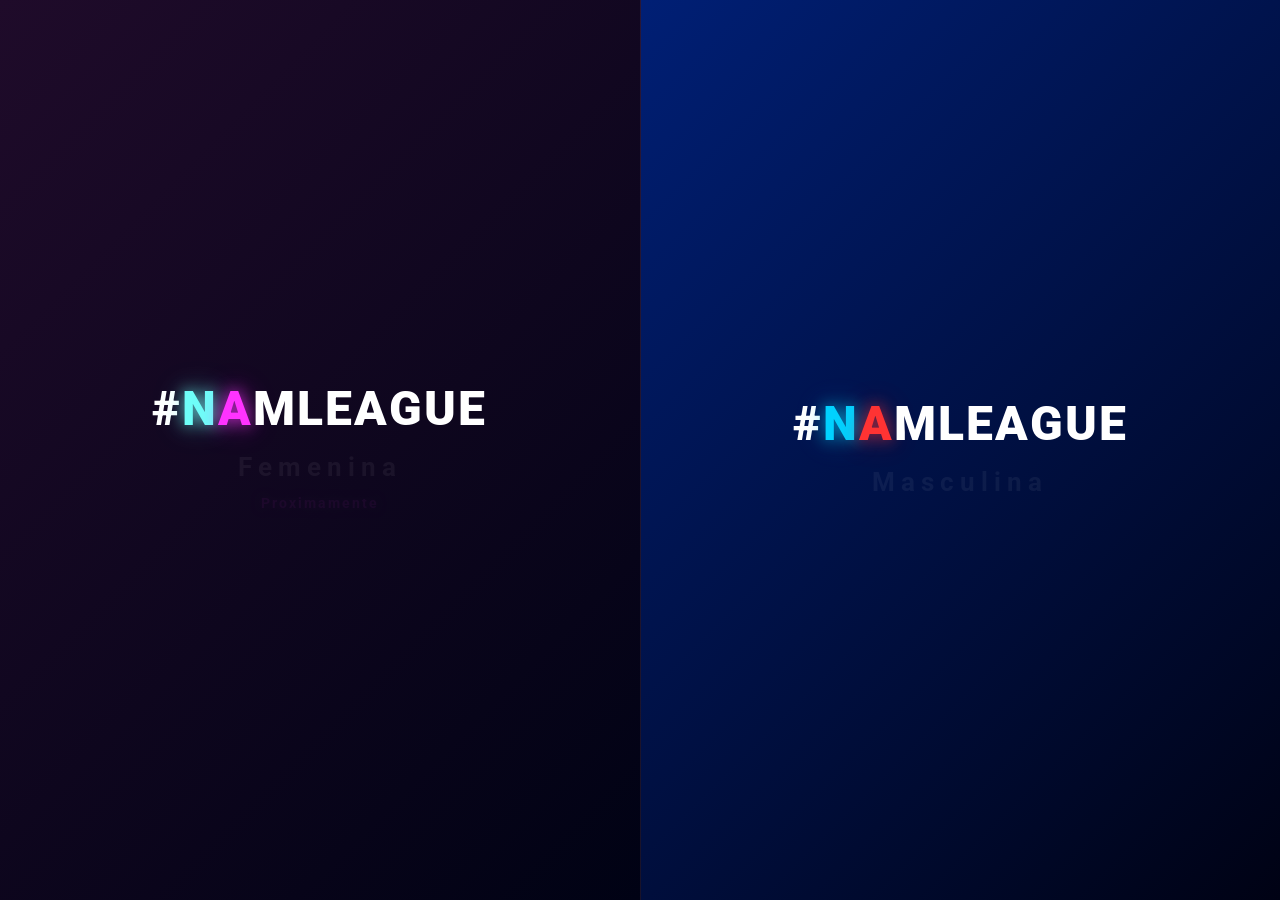
==== commit a6814429: "Update index.html" ====
--- a/index.html
+++ b/index.html
@@ -162,7 +162,7 @@
                 <span class="txt-hashtag">#</span><span class="txt-celeste-neon">N</span><span class="txt-rosado-neon">A</span><span style="color: #ffffff;">MLEAGUE</span>
             </h1>
             <span class="branch-title">Femenina</span>
-            <span class="branch-title" style="font-size: 0.9rem; color: #ff33ff; text-shadow: 0 0 10px rgba(255,51,255,0.6); letter-spacing: 2px; margin-top: 5px;">¡YA DISPONIBLE!</span>
+            <span class="branch-title" style="font-size: 0.9rem; color: #ff33ff; text-shadow: 0 0 10px rgba(255,51,255,0.6); letter-spacing: 2px; margin-top: 5px;">Proximamente</span>
         </a>
 
         <!-- Lado Masculino: Direcciona directo a la liga actual -->
--- a/style.css
+++ b/style.css
@@ -515,15 +515,14 @@
         min-width: 650px;
     }
 }
-
 /* ==========================================================================
    TEMA DEFINITIVO PREMIUM - RAMA FEMENINA 💜💖💚
-   (Activa automáticamente neones al leer la variable de JS)
+   (Ajustado exactamente a la paleta de la captura: Fondo Magenta y Logos Neón)
    ========================================================================== */
 
-/* 1. Fondo Estilo Domo Cyberpunk (Violeta Eléctrico Profundo) */
+/* 1. Fondo Rosado / Magenta Profundo Cyberpunk */
 body.theme-femenina {
-    background-color: #0b001a !important;
+    background-color: #0b0015 !important;
     color: #ffffff !important;
 }
 
@@ -534,95 +533,105 @@
     left: 0;
     width: 100%;
     height: 100%;
-    background: radial-gradient(circle at top, #36004d 0%, #0b001a 100%) !important;
+    /* Cambiado de violeta a degradado radial con centro magenta/fucsia quemado */
+    background: radial-gradient(circle at top, #4a002a 0%, #0b0015 100%) !important;
     z-index: -1;
     content: "";
     display: block;
 }
 
-/* 2. Interruptor de Textos de Identidad (#, Letras Destacadas) */
-body.theme-femenina .txt-blue { color: #00f0ff !important; }
-body.theme-femenina .txt-red { color: #ff007f !important; }
-body.theme-femenina .txt-gold { color: #00ffaa !important; font-weight: bold !important; }
-
-/* 3. Menú de Pestañas e Indicador Activo (Fucsia Neón) */
+/* 2. Interruptor de Textos de Identidad (N Celeste y A Rosada) */
+body.theme-femenina .txt-blue { 
+    color: #6efff8 !important; /* Celeste Neón */
+    text-shadow: 0 0 10px rgba(110, 255, 248, 0.5);
+}
+body.theme-femenina .txt-red { 
+    color: #ff33ff !important; /* Rosado / Fucsia Neón */
+    text-shadow: 0 0 10px rgba(255, 51, 255, 0.5);
+}
+body.theme-femenina .txt-gold { 
+    color: #00ffaa !important; 
+    font-weight: bold !important; 
+}
+
+/* 3. Menú de Pestañas e Indicador Activo (Fucsia/Rosado Encendido) */
 body.theme-femenina .tabs-nav {
-    border-bottom: 1px solid rgba(255, 0, 127, 0.2) !important;
+    border-bottom: 1px solid rgba(255, 51, 255, 0.2) !important;
 }
 
 body.theme-femenina .tab-link {
-    background: rgba(25, 0, 50, 0.4) !important;
-    border: 1px solid rgba(255, 0, 127, 0.15) !important;
+    background: rgba(35, 0, 20, 0.4) !important;
+    border: 1px solid rgba(255, 51, 255, 0.15) !important;
     color: rgba(255, 255, 255, 0.6) !important;
 }
 
 body.theme-femenina .tab-link:hover {
-    background: rgba(255, 0, 127, 0.1) !important;
+    background: rgba(255, 51, 255, 0.1) !important;
     color: #ffffff !important;
-    border-color: rgba(255, 0, 127, 0.4) !important;
+    border-color: rgba(255, 51, 255, 0.4) !important;
 }
 
 body.theme-femenina .tab-link.active {
-    background: #ff007f !important;
+    background: #ff33ff !important; /* Color rosado vibrante de la pestaña */
     color: #ffffff !important;
-    border-bottom: 3px solid #ff007f !important;
-    border-color: #ff007f !important;
-    box-shadow: 0 0 15px rgba(255, 0, 127, 0.6) !important;
-}
-
-/* 4. Tarjetas y Contenedores de Tablas con Transparencia */
+    border-bottom: 3px solid #ff33ff !important;
+    border-color: #ff33ff !important;
+    box-shadow: 0 0 15px rgba(255, 51, 255, 0.6) !important;
+}
+
+/* 4. Tarjetas y Contenedores con Matiz Rosado Translúcido */
 body.theme-femenina .card,
 body.theme-femenina .tabla-contenedor,
 body.theme-femenina .match-bracket {
-    background: rgba(25, 0, 50, 0.5) !important;
-    border: 1px solid rgba(255, 0, 127, 0.2) !important;
-    box-shadow: 0 10px 30px rgba(0, 0, 0, 0.5) !important;
+    background: rgba(25, 0, 15, 0.55) !important;
+    border: 1px solid rgba(255, 51, 255, 0.2) !important;
+    box-shadow: 0 10px 30px rgba(0, 0, 0, 0.6) !important;
     backdrop-filter: blur(15px) !important;
 }
 
-/* 5. Cabeceras Metálicas Púrpuras y Filas */
+/* 5. Cabeceras Metálicas Magenta y Filas */
 body.theme-femenina th,
 body.theme-femenina .header-grid {
-    background: #1f0033 !important;
-    color: #ff007f !important;
-    border-bottom: 2px solid #ff007f !important;
+    background: #3a0020 !important;
+    color: #ff33ff !important;
+    border-bottom: 2px solid #ff33ff !important;
     font-weight: 900 !important;
 }
 
 body.theme-femenina tr:hover {
-    background: rgba(255, 0, 127, 0.04) !important;
+    background: rgba(255, 51, 255, 0.05) !important;
 }
 
 body.theme-femenina td,
 body.theme-femenina .grid-posiciones,
 body.theme-femenina .grid-goleadores,
 body.theme-femenina .match-item {
-    border-bottom: 1px solid rgba(255, 0, 127, 0.1) !important;
-    color: #e2d9f3 !important;
-}
-
-/* Forzar los números de puntos (PTS) y cajas de score a fucsia brillante */
+    border-bottom: 1px solid rgba(255, 51, 255, 0.1) !important;
+    color: #fceeff !important; /* Blanco lila suave */
+}
+
+/* Forzar los números de puntos (PTS) y cajas de score a rosado brillante */
 body.theme-femenina td:last-child,
 body.theme-femenina .pts-highlight {
-    color: #ff007f !important;
+    color: #ff33ff !important;
     font-weight: bold !important;
-    text-shadow: 0 0 8px rgba(255, 0, 127, 0.4);
+    text-shadow: 0 0 8px rgba(255, 51, 255, 0.4);
 }
 
 body.theme-femenina .score-box,
 body.theme-femenina .score-bracket {
-    background: #ff007f !important;
+    background: #ff33ff !important;
     color: #ffffff !important;
     font-weight: 900 !important;
 }
 
 body.theme-femenina .date-divider {
-    background: #ff007f !important;
+    background: #ff33ff !important;
     color: #ffffff !important;
 }
 
 body.theme-femenina .date-divider + .card {
-    border-top: 2px solid #ff007f !important;
+    border-top: 2px solid #ff33ff !important;
 }
 
 /* 6. Barras de Desplazamiento en Verde Menta Cyberpunk */
@@ -632,7 +641,7 @@
 
 /* 7. Módulo de Goleadora Destacada (Efecto Gradiente Menta) */
 body.theme-femenina .top-scorer-card {
-    background: linear-gradient(90deg, rgba(0, 255, 170, 0.2) 0%, rgba(25, 0, 50, 0.9) 100%) !important;
+    background: linear-gradient(90deg, rgba(0, 255, 170, 0.2) 0%, rgba(25, 0, 15, 0.9) 100%) !important;
     border: 2px solid #00ffaa !important;
     box-shadow: 0 0 15px rgba(0, 255, 170, 0.2) !important;
 }
@@ -644,35 +653,35 @@
 
 /* 8. Banner Especial de la Cartilla Mundial */
 body.theme-femenina .banner-cartilla {
-    background: linear-gradient(135deg, #1f0033 0%, #4d003b 100%) !important;
-    border: 1.5px solid #ff007f !important;
+    background: linear-gradient(135deg, #2a0015 0%, #4a002a 100%) !important;
+    border: 1.5px solid #ff33ff !important;
     box-shadow: 0 8px 24px rgba(0, 0, 0, 0.6) !important;
 }
 
 body.theme-femenina .btn-banner,
 body.theme-femenina .btn-cartilla {
-    background: #ff007f !important;
+    background: #ff33ff !important; /* El botón rosado de tu segunda imagen */
     color: #ffffff !important;
-    box-shadow: 0 4px 12px rgba(255, 0, 127, 0.4) !important;
+    box-shadow: 0 4px 12px rgba(255, 51, 255, 0.4) !important;
     border: none !important;
 }
 
 body.theme-femenina .btn-banner:hover,
 body.theme-femenina .btn-cartilla:hover {
-    background: #ff3399 !important;
-    box-shadow: 0 6px 16px rgba(255, 0, 127, 0.6) !important;
+    background: #ff66ff !important;
+    box-shadow: 0 6px 16px rgba(255, 51, 255, 0.6) !important;
 }
 
 /* 9. Entradas de Control en Zona Administrativa */
 body.theme-femenina .admin-form input, 
 body.theme-femenina .admin-form select {
-    background: rgba(11, 0, 26, 0.7) !important;
-    border: 1px solid rgba(255, 0, 127, 0.3) !important;
+    background: rgba(15, 0, 10, 0.7) !important;
+    border: 1px solid rgba(255, 51, 255, 0.3) !important;
 }
 
 body.theme-femenina .admin-cartilla-gl, 
 body.theme-femenina .admin-cartilla-gv {
-    background: #0b001a !important;
-    color: #ff007f !important;
-    border: 1px solid rgba(255, 0, 127, 0.4) !important;
-}
+    background: #0b0015 !important;
+    color: #ff33ff !important;
+    border: 1px solid rgba(255, 51, 255, 0.4) !important;
+}
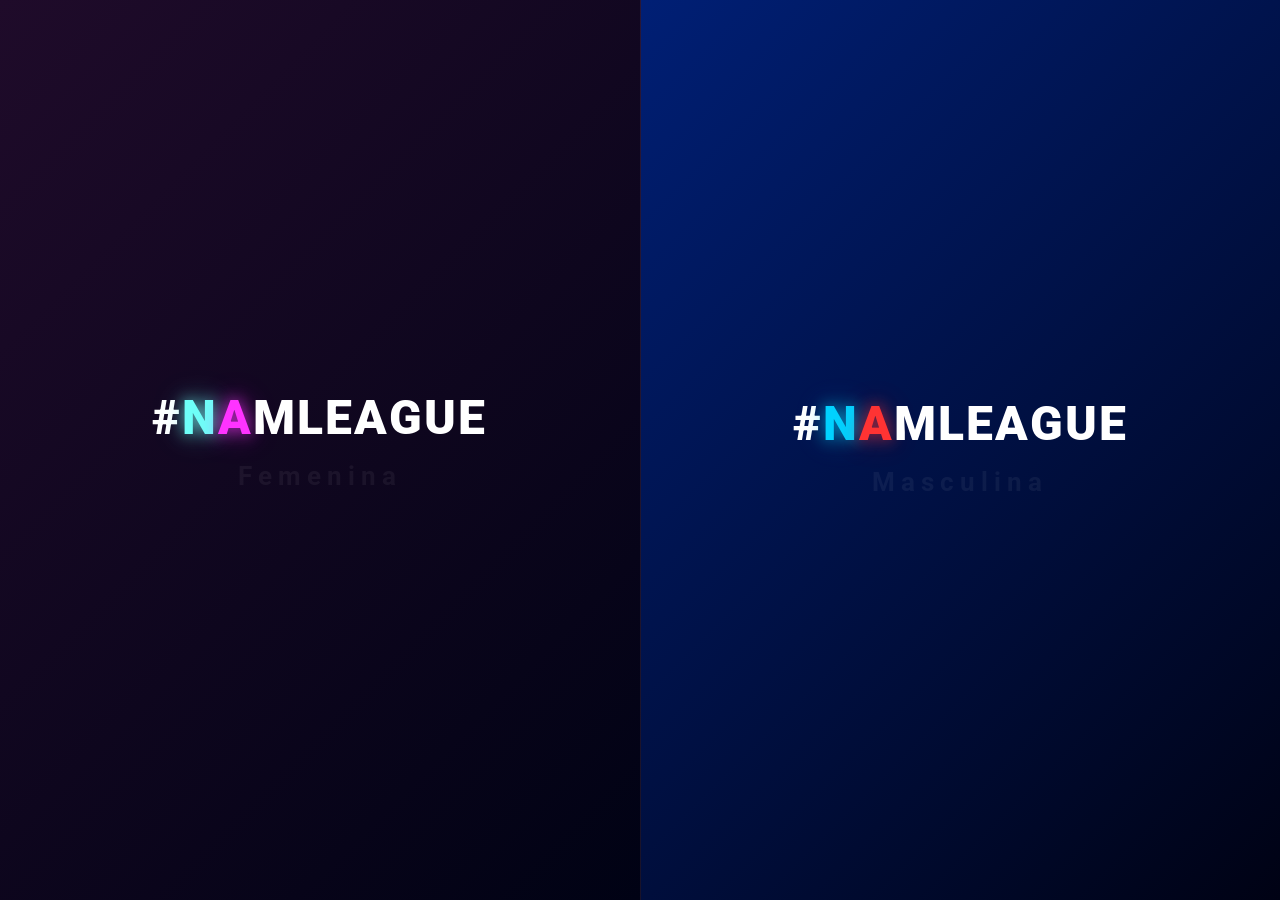
==== commit bd70511b: "Update index.html" ====
--- a/index.html
+++ b/index.html
@@ -162,7 +162,7 @@
                 <span class="txt-hashtag">#</span><span class="txt-celeste-neon">N</span><span class="txt-rosado-neon">A</span><span style="color: #ffffff;">MLEAGUE</span>
             </h1>
             <span class="branch-title">Femenina</span>
-            <span class="branch-title" style="font-size: 0.9rem; color: #ff33ff; text-shadow: 0 0 10px rgba(255,51,255,0.6); letter-spacing: 2px; margin-top: 5px;">Proximamente</span>
+            <span class="branch-title" style="font-size: 0.9rem; color: #ff33ff; text-shadow: 0 0 10px rgba(255,51,255,0.6); letter-spacing: 2px; margin-top: 5px;"></span>
         </a>
 
         <!-- Lado Masculino: Direcciona directo a la liga actual -->
--- a/style.css
+++ b/style.css
@@ -15,14 +15,29 @@
     overflow-x: hidden;
 }
 
+/* ==========================================
+   FONDOS ADAPTATIVOS PARA CADA RAMA 
+   ========================================== */
+
+/* Propiedades base obligatorias para el contenedor de fondo */
 .background-overlay {
     position: fixed;
     top: 0;
     left: 0;
     width: 100%;
     height: 100%;
-    background: radial-gradient(circle at top, #00124d 0%, #000422 100%);
     z-index: -1;
+    transition: background 0.5s ease; /* Suaviza el cambio si se recarga */
+}
+
+/* 🔵 FONDO DE LA RAMA MASCULINA: Azul Eléctrico a Negro Profundo */
+body.theme-masculina .background-overlay {
+    background: radial-gradient(circle at top, #001854 0%, #000414 100%) !important;
+}
+
+/* 🟣 FONDO DE LA RAMA FEMENINA: Púrpura Oscuro Azulado de la camiseta de Escocia */
+body.theme-femenina .background-overlay {
+    background: radial-gradient(circle at top, #241a45 0%, #110d26 100%) !important;
 }
 
 /* --- 2. CABECERA Y NAVEGACIÓN --- */
@@ -145,9 +160,11 @@
 }
 
 .mini-logo {
-    width: 24px;
-    height: 24px;
+    width: 50px !important; 
+    height: 50px !important; 
     object-fit: contain;
+    vertical-align: middle;
+
 }
 
 /* --- 5. RESULTADOS Y PRÓXIMOS --- */
@@ -515,173 +532,187 @@
         min-width: 650px;
     }
 }
+
 /* ==========================================================================
-   TEMA DEFINITIVO PREMIUM - RAMA FEMENINA 💜💖💚
-   (Ajustado exactamente a la paleta de la captura: Fondo Magenta y Logos Neón)
+    TEMA DEFINITIVO PREMIUM - RAMA FEMENINA (Escocia Away Kit Style) 💜💖🌿
    ========================================================================== */
 
-/* 1. Fondo Rosado / Magenta Profundo Cyberpunk */
+/* 1. Fondos Adaptados al Púrpura de la Camiseta */
 body.theme-femenina {
-    background-color: #0b0015 !important;
+    background-color: #110d26 !important;
     color: #ffffff !important;
 }
 
-body.theme-femenina .background-overlay,
-body.theme-femenina::before {
-    position: fixed;
-    top: 0;
-    left: 0;
-    width: 100%;
-    height: 100%;
-    /* Cambiado de violeta a degradado radial con centro magenta/fucsia quemado */
-    background: radial-gradient(circle at top, #4a002a 0%, #0b0015 100%) !important;
-    z-index: -1;
-    content: "";
-    display: block;
-}
-
-/* 2. Interruptor de Textos de Identidad (N Celeste y A Rosada) */
+body.theme-femenina .background-overlay {
+    position: fixed !important;
+    top: 0 !important;
+    left: 0 !important;
+    width: 100% !important;
+    height: 100% !important;
+    background: radial-gradient(circle at top, #241a45 0%, #110d26 100%) !important;
+    z-index: -1 !important;
+}
+
+/* Clases de acento del título y textos */
 body.theme-femenina .txt-blue { 
-    color: #6efff8 !important; /* Celeste Neón */
-    text-shadow: 0 0 10px rgba(110, 255, 248, 0.5);
+    color: #cbd2fc !important; /* Blanco lavanda claro / Lila base */
+    text-shadow: 0 0 10px rgba(203, 210, 252, 0.4) !important;
 }
 body.theme-femenina .txt-red { 
-    color: #ff33ff !important; /* Rosado / Fucsia Neón */
-    text-shadow: 0 0 10px rgba(255, 51, 255, 0.5);
+    color: #ff2a85 !important; /* Rosa Neón de las tres tiras */
+    text-shadow: 0 0 10px rgba(255, 42, 133, 0.4) !important;
 }
 body.theme-femenina .txt-gold { 
-    color: #00ffaa !important; 
+    color: #9bc2bb !important; /* Verde menta pastel de los paneles */
     font-weight: bold !important; 
 }
 
-/* 3. Menú de Pestañas e Indicador Activo (Fucsia/Rosado Encendido) */
+/* 3. Menú de Pestañas e Indicador Activo (Rosa Neón Encendido) */
 body.theme-femenina .tabs-nav {
-    border-bottom: 1px solid rgba(255, 51, 255, 0.2) !important;
+    border-bottom: 1px solid rgba(203, 210, 252, 0.15) !important;
 }
 
 body.theme-femenina .tab-link {
-    background: rgba(35, 0, 20, 0.4) !important;
-    border: 1px solid rgba(255, 51, 255, 0.15) !important;
-    color: rgba(255, 255, 255, 0.6) !important;
+    background: rgba(36, 26, 69, 0.4) !important;
+    border: 1px solid rgba(203, 210, 252, 0.1) !important;
+    color: rgba(203, 210, 252, 0.6) !important;
 }
 
 body.theme-femenina .tab-link:hover {
-    background: rgba(255, 51, 255, 0.1) !important;
+    background: rgba(255, 42, 133, 0.1) !important;
     color: #ffffff !important;
-    border-color: rgba(255, 51, 255, 0.4) !important;
+    border-color: #ff2a85 !important;
 }
 
 body.theme-femenina .tab-link.active {
-    background: #ff33ff !important; /* Color rosado vibrante de la pestaña */
+    background: #ff2a85 !important; /* Rosa Neón activo */
     color: #ffffff !important;
-    border-bottom: 3px solid #ff33ff !important;
-    border-color: #ff33ff !important;
-    box-shadow: 0 0 15px rgba(255, 51, 255, 0.6) !important;
-}
-
-/* 4. Tarjetas y Contenedores con Matiz Rosado Translúcido */
+    border-bottom: 3px solid #ff2a85 !important;
+    border-color: #ff2a85 !important;
+    box-shadow: 0 0 15px rgba(255, 42, 133, 0.6) !important;
+}
+
+/* 4. Tarjetas y Contenedores con Matiz Púrpura Translúcido */
 body.theme-femenina .card,
 body.theme-femenina .tabla-contenedor,
 body.theme-femenina .match-bracket {
-    background: rgba(25, 0, 15, 0.55) !important;
-    border: 1px solid rgba(255, 51, 255, 0.2) !important;
-    box-shadow: 0 10px 30px rgba(0, 0, 0, 0.6) !important;
+    background: rgba(36, 26, 69, 0.4) !important;
+    border: 1px solid rgba(203, 210, 252, 0.15) !important;
+    box-shadow: 0 10px 40px rgba(0, 0, 0, 0.4) !important;
     backdrop-filter: blur(15px) !important;
 }
 
-/* 5. Cabeceras Metálicas Magenta y Filas */
+/* 5. Cabeceras e Interfaz de Tablas */
 body.theme-femenina th,
 body.theme-femenina .header-grid {
-    background: #3a0020 !important;
-    color: #ff33ff !important;
-    border-bottom: 2px solid #ff33ff !important;
+    background: #1d153a !important;
+    color: #cbd2fc !important; /* Encabezados en lila claro */
+    border-bottom: 2px solid #ff2a85 !important; /* Subrayado rosa neón */
     font-weight: 900 !important;
 }
 
 body.theme-femenina tr:hover {
-    background: rgba(255, 51, 255, 0.05) !important;
+    background: rgba(203, 210, 252, 0.04) !important;
 }
 
 body.theme-femenina td,
 body.theme-femenina .grid-posiciones,
 body.theme-femenina .grid-goleadores,
 body.theme-femenina .match-item {
-    border-bottom: 1px solid rgba(255, 51, 255, 0.1) !important;
-    color: #fceeff !important; /* Blanco lila suave */
-}
-
-/* Forzar los números de puntos (PTS) y cajas de score a rosado brillante */
+    border-bottom: 1px solid rgba(203, 210, 252, 0.08) !important;
+    color: #fceeff !important; /* Blanco lila suave para legibilidad */
+}
+
+/* Forzar los números de puntos (PTS) y cajas de score */
 body.theme-femenina td:last-child,
 body.theme-femenina .pts-highlight {
-    color: #ff33ff !important;
+    color: #ff2a85 !important;
     font-weight: bold !important;
-    text-shadow: 0 0 8px rgba(255, 51, 255, 0.4);
+    text-shadow: 0 0 8px rgba(255, 42, 133, 0.3);
 }
 
 body.theme-femenina .score-box,
 body.theme-femenina .score-bracket {
-    background: #ff33ff !important;
+    background: #ff2a85 !important;
     color: #ffffff !important;
     font-weight: 900 !important;
 }
 
 body.theme-femenina .date-divider {
-    background: #ff33ff !important;
+    background: #ff2a85 !important;
     color: #ffffff !important;
 }
 
 body.theme-femenina .date-divider + .card {
-    border-top: 2px solid #ff33ff !important;
-}
-
-/* 6. Barras de Desplazamiento en Verde Menta Cyberpunk */
+    border-top: 2px solid #ff2a85 !important;
+}
+
+/* 6. Barras de Desplazamiento en Fúcsia Sutil */
 body.theme-femenina .table-container::-webkit-scrollbar-thumb {
-    background: rgba(0, 255, 170, 0.4) !important;
-}
-
-/* 7. Módulo de Goleadora Destacada (Efecto Gradiente Menta) */
+    background: rgba(255, 42, 133, 0.3) !important;
+}
+
+/* 7. Módulo de Goleadora Destacada (Gradiente Rosa a Púrpura) */
 body.theme-femenina .top-scorer-card {
-    background: linear-gradient(90deg, rgba(0, 255, 170, 0.2) 0%, rgba(25, 0, 15, 0.9) 100%) !important;
-    border: 2px solid #00ffaa !important;
-    box-shadow: 0 0 15px rgba(0, 255, 170, 0.2) !important;
+    background: linear-gradient(90deg, rgba(255, 42, 133, 0.2) 0%, rgba(17, 13, 38, 0.95) 100%) !important;
+    border: 2px solid #ff2a85 !important;
+    box-shadow: 0 0 15px rgba(255, 42, 133, 0.2) !important;
 }
 
 body.theme-femenina .top-scorer-name {
-    color: #00ffaa !important;
-    text-shadow: 0 0 8px rgba(0, 255, 170, 0.6) !important;
+    color: #cbd2fc !important;
+    text-shadow: 0 0 8px rgba(203, 210, 252, 0.4) !important;
 }
 
 /* 8. Banner Especial de la Cartilla Mundial */
 body.theme-femenina .banner-cartilla {
-    background: linear-gradient(135deg, #2a0015 0%, #4a002a 100%) !important;
-    border: 1.5px solid #ff33ff !important;
-    box-shadow: 0 8px 24px rgba(0, 0, 0, 0.6) !important;
+    background: linear-gradient(135deg, #1d153a 0%, #2b335c 100%) !important;
+    border: 1.5px solid #ff2a85 !important;
+    box-shadow: 0 8px 24px rgba(0, 0, 0, 0.5) !important;
 }
 
 body.theme-femenina .btn-banner,
 body.theme-femenina .btn-cartilla {
-    background: #ff33ff !important; /* El botón rosado de tu segunda imagen */
+    background: #ff2a85 !important;
     color: #ffffff !important;
-    box-shadow: 0 4px 12px rgba(255, 51, 255, 0.4) !important;
+    box-shadow: 0 4px 12px rgba(255, 42, 133, 0.4) !important;
     border: none !important;
 }
 
 body.theme-femenina .btn-banner:hover,
 body.theme-femenina .btn-cartilla:hover {
-    background: #ff66ff !important;
-    box-shadow: 0 6px 16px rgba(255, 51, 255, 0.6) !important;
+    background: #ff559e !important;
+    box-shadow: 0 6px 16px rgba(255, 42, 133, 0.6) !important;
 }
 
 /* 9. Entradas de Control en Zona Administrativa */
 body.theme-femenina .admin-form input, 
 body.theme-femenina .admin-form select {
-    background: rgba(15, 0, 10, 0.7) !important;
-    border: 1px solid rgba(255, 51, 255, 0.3) !important;
+    background: rgba(17, 13, 38, 0.7) !important;
+    border: 1px solid rgba(203, 210, 252, 0.2) !important;
 }
 
 body.theme-femenina .admin-cartilla-gl, 
 body.theme-femenina .admin-cartilla-gv {
-    background: #0b0015 !important;
-    color: #ff33ff !important;
-    border: 1px solid rgba(255, 51, 255, 0.4) !important;
-}
+    background: #110d26 !important;
+    color: #ff2a85 !important;
+    border: 1px solid rgba(255, 42, 133, 0.4) !important;
+}
+/* Ajuste de alineación general */
+.team-cell {
+    display: flex;
+    align-items: center;
+    gap: 10px; /* Espaciado cómodo entre el logo agrandado y el texto */
+}
+
+/* Logos en la tabla de goleadores */
+.grid-goleadores .mini-logo {
+    width: 34px !important;
+    height: 34px !important;
+}
+
+/* Logos en las tarjetas de la Fase Final */
+.team-bracket .mini-logo {
+    width: 28px !important;
+    height: 28px !important;
+}
